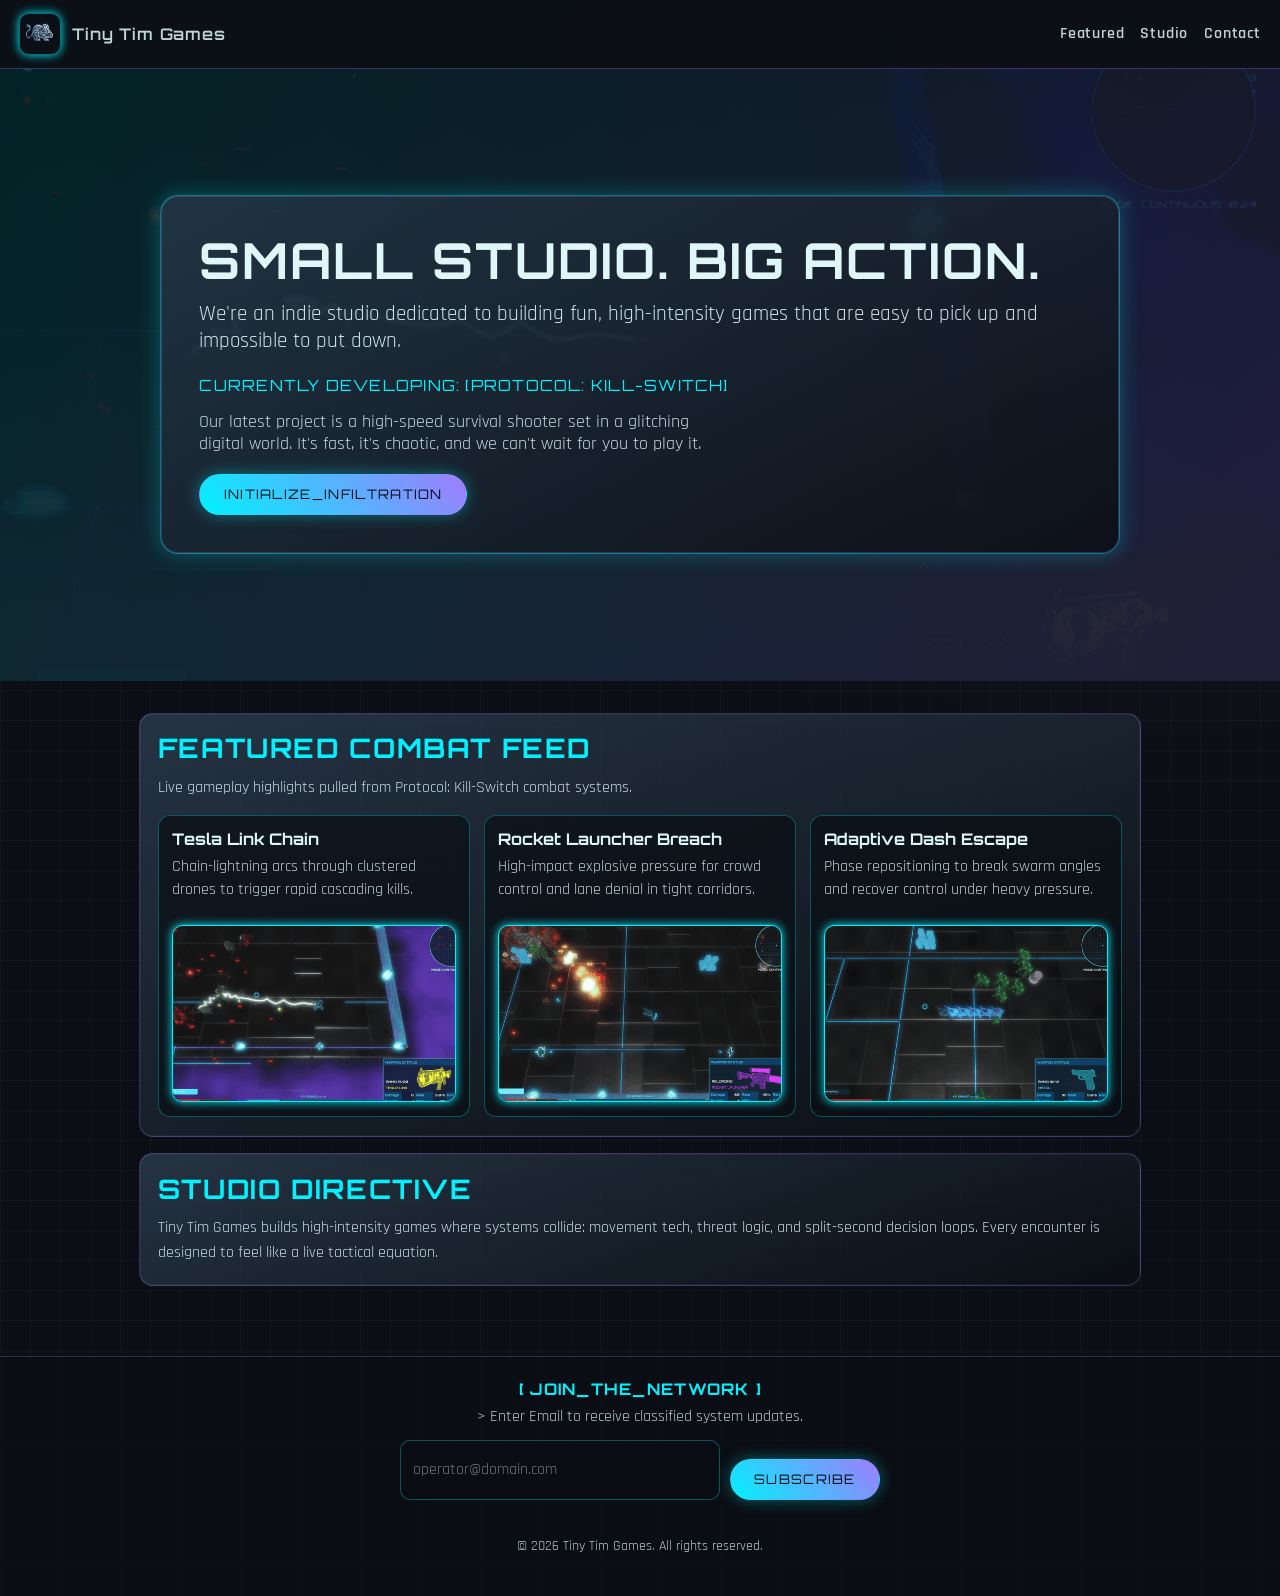
==== index.html @ a60fa03f "Populate homepage Featured Combat Feed with live Protocol gameplay cards" ====
<!doctype html>
<html lang="en">
  <head>
    <meta charset="UTF-8" />
    <meta name="viewport" content="width=device-width, initial-scale=1.0" />
    <meta
      name="description"
      content="Tiny Tim Games builds deep-system rogue-lites and arcade-shredding action."
    />
    <title>Tiny Tim Games | System-Critical Action</title>
    <link rel="stylesheet" href="assets/style.css" />
    <script src="assets/site.js" defer></script>
  </head>
  <body class="page-shell">
    <div id="boot-sequence" class="boot-sequence" aria-live="polite">
      <div class="boot-console">
        <p>[ LOAD_OS... DONE ]</p>
        <p>[ SYNC_DATA_LOG... DONE ]</p>
        <p>[ ACCESS_GRANTED ]</p>
      </div>
    </div>

    <nav class="main-nav">
      <a class="nav-logo" href="index.html">
        <img
          src="assets/logo_rat_detailed_final.png"
          alt="Tiny Tim Games logo"
          width="42"
          height="42"
        />
        <span>Tiny Tim Games</span>
      </a>
      <ul>
        <li><a href="#featured">Featured</a></li>
        <li><a href="#studio">Studio</a></li>
        <li><a href="contact.html">Contact</a></li>
      </ul>
    </nav>

    <header class="hero" id="top">
      <img
        class="hero-video fit-media"
        src="assets/tesla-link.gif"
        alt=""
        aria-hidden="true"
      />
      <div class="hero-panel">
        <h1 class="hero-title">SMALL STUDIO. BIG ACTION.</h1>
        <p class="hero-subtitle">
          We're an indie studio dedicated to building fun, high-intensity games
          that are easy to pick up and impossible to put down.
        </p>
        <p class="featured-tag">
          CURRENTLY DEVELOPING: [PROTOCOL: KILL-SWITCH]
        </p>
        <p class="featured-copy">
          Our latest project is a high-speed survival shooter set in a glitching
          digital world. It's fast, it's chaotic, and we can't wait for you
          to play it.
        </p>
        <a class="btn btn-primary" href="protocol-kill-switch.html"
          >INITIALIZE_INFILTRATION</a
        >
      </div>
    </header>

    <main>
      <section id="featured" class="intel-section">
        <h2>Featured Combat Feed</h2>
        <p class="intel-copy">
          Live gameplay highlights pulled from Protocol: Kill-Switch combat systems.
        </p>
        <div class="asset-grid">
          <article class="asset-card">
            <h3>Tesla Link Chain</h3>
            <p>
              Chain-lightning arcs through clustered drones to trigger rapid
              cascading kills.
            </p>
            <div class="intel-image"><img src="assets/tesla-link.gif" /></div>
          </article>
          <article class="asset-card">
            <h3>Rocket Launcher Breach</h3>
            <p>
              High-impact explosive pressure for crowd control and lane denial in
              tight corridors.
            </p>
            <div class="intel-image"><img src="assets/rocketlauncher.gif" /></div>
          </article>
          <article class="asset-card">
            <h3>Adaptive Dash Escape</h3>
            <p>
              Phase repositioning to break swarm angles and recover control under
              heavy pressure.
            </p>
            <div class="intel-image"><img src="assets/dash.gif" /></div>
          </article>
        </div>
      </section>

      <section id="studio" class="intel-section">
        <h2>Studio Directive</h2>
        <p class="intel-copy">
          Tiny Tim Games builds high-intensity games where systems collide:
          movement tech, threat logic, and split-second decision loops. Every
          encounter is designed to feel like a live tactical equation.
        </p>
      </section>
    </main>

    <footer class="footer-hook">
      <h4>[ JOIN_THE_NETWORK ]</h4>
      <p>&gt; Enter Email to receive classified system updates.</p>
      <form
        class="network-form"
        action="https://docs.google.com/forms/d/e/1FAIpQLSdqBdM-y5J0DjMYdS4K1pWBtZqR1NRyxkRWFBqNaTmnsHs59w/formResponse"
        method="POST"
      >
        <input
          type="email"
          name="entry.1693480178"
          placeholder="operator@domain.com"
          aria-label="Email address"
          autocomplete="email"
          required
        />
        <button type="submit" class="btn btn-primary">Subscribe</button>
      </form>
      <p class="network-status" aria-live="polite"></p>
      <p class="muted">&copy; 2026 Tiny Tim Games. All rights reserved.</p>
    </footer>
  </body>
</html>
---- assets/style.css ----
@import url("https://fonts.googleapis.com/css2?family=Orbitron:wght@500;700;800&family=Rajdhani:wght@400;500;700&display=swap");

:root {
  --glow-primary: #00f2ff;
  --glow-secondary: #a07cfe;
  --text-active: #e0f7fa;
  --surface-gray: #2c3e50;
  --deep-base: #0b0e14;
  --surface-soft: rgba(44, 62, 80, 0.78);
  --surface-darker: rgba(11, 14, 20, 0.9);
  --border-neon: rgba(0, 242, 255, 0.42);
  --cursor-cyan: url("data:image/svg+xml,%3Csvg xmlns='http://www.w3.org/2000/svg' width='24' height='24' viewBox='0 0 24 24'%3E%3Cg stroke='%2300F2FF' stroke-width='1.6' fill='none' stroke-linecap='round'%3E%3Cline x1='12' y1='1.5' x2='12' y2='7'/%3E%3Cline x1='12' y1='17' x2='12' y2='22.5'/%3E%3Cline x1='1.5' y1='12' x2='7' y2='12'/%3E%3Cline x1='17' y1='12' x2='22.5' y2='12'/%3E%3Ccircle cx='12' cy='12' r='3.2'/%3E%3C/g%3E%3C/svg%3E");
  --cursor-magenta: url("data:image/svg+xml,%3Csvg xmlns='http://www.w3.org/2000/svg' width='24' height='24' viewBox='0 0 24 24'%3E%3Cg stroke='%23A07CFE' stroke-width='1.6' fill='none' stroke-linecap='round'%3E%3Cline x1='12' y1='1.5' x2='12' y2='7'/%3E%3Cline x1='12' y1='17' x2='12' y2='22.5'/%3E%3Cline x1='1.5' y1='12' x2='7' y2='12'/%3E%3Cline x1='17' y1='12' x2='22.5' y2='12'/%3E%3Ccircle cx='12' cy='12' r='3.2'/%3E%3C/g%3E%3C/svg%3E");
}

* {
  box-sizing: border-box;
}

img {
  max-width: 100%;
  height: auto;
  display: block;
  border-radius: 12px;
}

.fit-media,
.intel-image img {
  width: 100%;
  height: 100%;
  object-fit: cover;
  object-position: center;
  border-radius: inherit;
}

html {
  scroll-behavior: smooth;
}

body {
  margin: 0;
  min-height: 100vh;
  color: var(--text-active);
  font-family: "Rajdhani", "Segoe UI", sans-serif;
  background: var(--deep-base);
  background-image:
    radial-gradient(circle at 10% 5%, rgba(0, 242, 255, 0.09), transparent 34%),
    radial-gradient(circle at 90% 8%, rgba(160, 124, 254, 0.1), transparent 38%),
    linear-gradient(rgba(224, 247, 250, 0.03) 1px, transparent 1px),
    linear-gradient(90deg, rgba(224, 247, 250, 0.03) 1px, transparent 1px);
  background-size: auto, auto, 30px 30px, 30px 30px;
  cursor: var(--cursor-cyan) 12 12, crosshair;
}

a,
button,
input,
textarea,
label {
  cursor: var(--cursor-cyan) 12 12, pointer;
}

a:hover,
button:hover,
label:hover {
  cursor: var(--cursor-magenta) 12 12, pointer;
}

.page-shell {
  position: relative;
  overflow-x: hidden;
}

.boot-sequence {
  position: fixed;
  inset: 0;
  z-index: 1000;
  display: grid;
  place-items: center;
  background: rgba(11, 14, 20, 0.95);
  border-bottom: 1px solid var(--border-neon);
  transition: opacity 280ms ease;
}

.boot-sequence.hidden {
  opacity: 0;
  pointer-events: none;
}

.boot-console {
  width: min(92vw, 760px);
  border: 1px solid var(--border-neon);
  border-radius: 14px;
  background: rgba(10, 18, 26, 0.92);
  box-shadow: 0 0 22px rgba(0, 242, 255, 0.3);
  padding: 1rem 1.2rem;
  font-family: "Orbitron", sans-serif;
  font-size: clamp(0.74rem, 1.6vw, 0.94rem);
  letter-spacing: 0.05em;
  text-transform: uppercase;
}

.boot-console p {
  margin: 0.35rem 0;
  color: var(--glow-primary);
  opacity: 0;
  transform: translateY(6px);
  animation: bootLine 320ms ease forwards;
}

.boot-console p:nth-child(2) {
  animation-delay: 180ms;
}

.boot-console p:nth-child(3) {
  animation-delay: 360ms;
  color: var(--glow-secondary);
}

@keyframes bootLine {
  to {
    opacity: 1;
    transform: translateY(0);
  }
}

.main-nav {
  position: sticky;
  top: 0;
  z-index: 20;
  display: flex;
  align-items: center;
  justify-content: space-between;
  gap: 0.75rem;
  padding: 0.8rem 1.2rem;
  background: rgba(11, 14, 20, 0.86);
  border-bottom: 1px solid rgba(160, 124, 254, 0.32);
  backdrop-filter: blur(10px);
}

.nav-logo {
  display: inline-flex;
  align-items: center;
  gap: 0.7rem;
  color: var(--text-active);
  text-decoration: none;
  font-family: "Orbitron", sans-serif;
  font-weight: 700;
  letter-spacing: 0.08em;
}

.nav-logo img {
  width: 42px;
  height: 42px;
  border-radius: 10px;
  border: 1px solid var(--border-neon);
  box-shadow: 0 0 10px #00f0ff;
}

.main-nav ul {
  margin: 0;
  padding: 0;
  list-style: none;
  display: flex;
  gap: 1rem;
}

.main-nav a {
  color: rgba(224, 247, 250, 0.85);
  text-decoration: none;
  font-weight: 600;
  letter-spacing: 0.05em;
  transition: color 160ms ease, text-shadow 160ms ease;
}

.main-nav a:hover,
.main-nav a:focus-visible {
  color: var(--glow-primary);
  text-shadow: 0 0 12px rgba(0, 242, 255, 0.72);
}

.hero {
  position: relative;
  min-height: 68vh;
  display: grid;
  place-items: center;
  padding: 3rem 1.2rem;
}

.hero-video {
  position: absolute;
  inset: 0;
  width: 100%;
  height: 100%;
  object-fit: cover;
  filter: brightness(0.28) contrast(1.35) saturate(1.4);
}

.hero::after {
  content: "";
  position: absolute;
  inset: 0;
  background:
    linear-gradient(120deg, rgba(0, 242, 255, 0.13), rgba(160, 124, 254, 0.16)),
    linear-gradient(to bottom, rgba(11, 14, 20, 0.2), rgba(11, 14, 20, 0.9));
  pointer-events: none;
}

.hero-panel {
  position: relative;
  z-index: 1;
  width: min(100%, 960px);
  border: 1px solid var(--border-neon);
  border-radius: 18px;
  background: linear-gradient(155deg, rgba(44, 62, 80, 0.66), rgba(11, 14, 20, 0.85));
  box-shadow: 0 0 22px rgba(0, 242, 255, 0.28), inset 0 0 0 1px rgba(160, 124, 254, 0.24);
  padding: clamp(1.2rem, 3.4vw, 2.4rem);
}

.hero-title {
  margin: 0;
  font-family: "Orbitron", sans-serif;
  font-size: clamp(1.8rem, 4.6vw, 3.1rem);
  letter-spacing: 0.04em;
  line-height: 1.06;
  text-transform: uppercase;
}

.hero-subtitle {
  margin: 0.85rem 0 0;
  font-size: clamp(1rem, 2.4vw, 1.34rem);
  color: rgba(224, 247, 250, 0.9);
}

.featured-tag {
  margin-top: 1.3rem;
  font-family: "Orbitron", sans-serif;
  font-size: 0.96rem;
  color: var(--glow-primary);
  letter-spacing: 0.08em;
  text-transform: uppercase;
}

.featured-copy {
  margin: 0.5rem 0 0;
  font-size: 1.1rem;
  max-width: 58ch;
  color: rgba(224, 247, 250, 0.86);
}

.btn {
  margin-top: 1.2rem;
  display: inline-flex;
  align-items: center;
  justify-content: center;
  border: 1px solid transparent;
  border-radius: 999px;
  padding: 0.72rem 1.45rem;
  font-family: "Orbitron", sans-serif;
  font-size: 0.82rem;
  letter-spacing: 0.1em;
  text-transform: uppercase;
  text-decoration: none;
  transition: transform 180ms ease, box-shadow 180ms ease;
}

.btn-primary {
  color: #050a10;
  background: linear-gradient(45deg, var(--glow-primary), var(--glow-secondary));
  box-shadow: 0 0 16px rgba(0, 242, 255, 0.38);
}

.btn-primary:hover,
.btn-primary:focus-visible {
  transform: translateY(-2px);
  box-shadow: 0 0 22px rgba(160, 124, 254, 0.46);
}

main {
  width: min(100%, 1040px);
  margin: 0 auto;
  padding: 1rem 1.2rem 2.4rem;
}

.intel-section {
  margin-top: 1rem;
  padding: 1.1rem 1.1rem 1.2rem;
  border-radius: 14px;
  border: 1px solid rgba(160, 124, 254, 0.28);
  background: linear-gradient(160deg, var(--surface-soft), var(--surface-darker));
  box-shadow: inset 0 0 0 1px rgba(224, 247, 250, 0.04);
}

h2 {
  margin: 0;
  font-family: "Orbitron", sans-serif;
  font-size: clamp(1.15rem, 2.6vw, 1.68rem);
  color: var(--glow-primary);
  letter-spacing: 0.06em;
  text-transform: uppercase;
}

.intel-copy {
  margin: 0.65rem 0 0;
  color: rgba(224, 247, 250, 0.86);
  font-size: 1.03rem;
  line-height: 1.5;
}

.asset-grid,
.threat-grid,
.mode-grid {
  margin-top: 0.9rem;
  display: grid;
  gap: 0.85rem;
  grid-template-columns: repeat(3, minmax(180px, 1fr));
}

.asset-card,
.threat-card,
.mode-card,
.devlog-card {
  border-radius: 12px;
  padding: 0.85rem;
  border: 1px solid rgba(0, 242, 255, 0.3);
  background: rgba(11, 14, 20, 0.72);
}

.asset-card {
  display: flex;
  flex-direction: column;
}

.asset-card h3,
.threat-card h3,
.mode-card h3,
.devlog-card h3 {
  margin: 0;
  font-family: "Orbitron", sans-serif;
  font-size: 1rem;
  color: var(--text-active);
}

.asset-card p,
.threat-card p,
.mode-card p,
.devlog-card p {
  margin: 0.45rem 0 0;
  color: rgba(224, 247, 250, 0.82);
  line-height: 1.4;
}

.asset-card p {
  min-height: 4.3em;
}

.designation {
  margin-top: 0.45rem;
  display: inline-block;
  font-family: "Orbitron", sans-serif;
  font-size: 0.76rem;
  letter-spacing: 0.06em;
  color: var(--glow-secondary);
}

.intel-image {
  margin-top: 0.75rem;
  width: 100%;
  aspect-ratio: 16 / 10;
  border-radius: 10px;
  overflow: hidden;
  border: 1px solid var(--glow-primary);
  box-shadow: 0 0 10px #00f0ff;
  background:
    linear-gradient(140deg, rgba(0, 242, 255, 0.15), rgba(160, 124, 254, 0.14)),
    repeating-linear-gradient(0deg, rgba(224, 247, 250, 0.07), rgba(224, 247, 250, 0.07) 1px, transparent 1px, transparent 4px),
    linear-gradient(180deg, rgba(44, 62, 80, 0.9), rgba(11, 14, 20, 0.9));
  display: grid;
  place-items: center;
  text-align: center;
  font-family: "Orbitron", sans-serif;
  color: rgba(224, 247, 250, 0.76);
  font-size: 0.76rem;
  letter-spacing: 0.08em;
  text-transform: uppercase;
  animation: pulseBorder 2.5s ease-in-out infinite;
}

.asset-card .intel-image {
  margin-top: auto;
}

@keyframes pulseBorder {
  0%, 100% {
    box-shadow: 0 0 10px #00f0ff;
  }
  50% {
    box-shadow: 0 0 17px #00f0ff;
  }
}

.footer-hook {
  margin-top: 2rem;
  border-top: 1px solid rgba(160, 124, 254, 0.28);
  background: rgba(11, 14, 20, 0.78);
  padding: 1.4rem 1.2rem 1.8rem;
  text-align: center;
}

.footer-hook h4 {
  margin: 0;
  font-family: "Orbitron", sans-serif;
  letter-spacing: 0.08em;
  color: var(--glow-primary);
  text-transform: uppercase;
}

.footer-hook p {
  margin: 0.4rem 0 0.8rem;
  color: rgba(224, 247, 250, 0.8);
}

.network-form {
  max-width: 480px;
  margin: 0 auto;
  display: flex;
  gap: 0.6rem;
}

.contact-grid {
  margin-top: 0.9rem;
  display: grid;
  gap: 0.85rem;
  grid-template-columns: repeat(3, minmax(180px, 1fr));
}

.contact-card {
  border-radius: 12px;
  padding: 0.85rem;
  border: 1px solid rgba(0, 242, 255, 0.3);
  background: rgba(11, 14, 20, 0.72);
}

.contact-card h3 {
  margin: 0;
  font-family: "Orbitron", sans-serif;
  font-size: 0.96rem;
  color: var(--text-active);
}

.contact-card p {
  margin: 0.45rem 0 0;
  color: rgba(224, 247, 250, 0.82);
  line-height: 1.4;
}

.business-form {
  margin-top: 0.9rem;
  display: grid;
  grid-template-columns: 1fr 1fr;
  gap: 0.75rem;
}

.field-full {
  grid-column: 1 / -1;
}

select {
  width: 100%;
  border: 1px solid rgba(0, 242, 255, 0.32);
  border-radius: 10px;
  background: rgba(11, 14, 20, 0.78);
  color: var(--text-active);
  padding: 0.72rem 0.75rem;
  font: inherit;
}

select:focus {
  outline: none;
  border-color: var(--glow-secondary);
  box-shadow: 0 0 12px rgba(160, 124, 254, 0.32);
}

.network-status {
  min-height: 1.1rem;
  margin: 0.65rem 0 0;
  font-family: "Orbitron", sans-serif;
  font-size: 0.76rem;
  letter-spacing: 0.07em;
  text-transform: uppercase;
  color: rgba(224, 247, 250, 0.72);
}

.network-status.success {
  color: var(--glow-primary);
}

.network-status.error {
  color: #ff8fa3;
}

.business-status {
  min-height: 1.1rem;
  margin: 0.65rem 0 0;
  font-family: "Orbitron", sans-serif;
  font-size: 0.76rem;
  letter-spacing: 0.07em;
  text-transform: uppercase;
  color: rgba(224, 247, 250, 0.72);
}

.business-status.success {
  color: var(--glow-primary);
}

.business-status.error {
  color: #ff8fa3;
}

input,
textarea {
  width: 100%;
  border: 1px solid rgba(0, 242, 255, 0.32);
  border-radius: 10px;
  background: rgba(11, 14, 20, 0.78);
  color: var(--text-active);
  padding: 0.72rem 0.75rem;
  font: inherit;
}

input:focus,
textarea:focus {
  outline: none;
  border-color: var(--glow-secondary);
  box-shadow: 0 0 12px rgba(160, 124, 254, 0.32);
}

.muted {
  margin-top: 0.8rem;
  color: rgba(224, 247, 250, 0.56);
  font-size: 0.86rem;
}

@media (max-width: 900px) {
  .asset-grid,
  .contact-grid,
  .threat-grid,
  .mode-grid {
    grid-template-columns: 1fr;
  }

  .main-nav {
    flex-wrap: wrap;
    align-items: flex-start;
  }
}

@media (max-width: 640px) {
  .network-form {
    flex-direction: column;
  }

  .business-form {
    grid-template-columns: 1fr;
  }

  .hero {
    min-height: 62vh;
  }
}
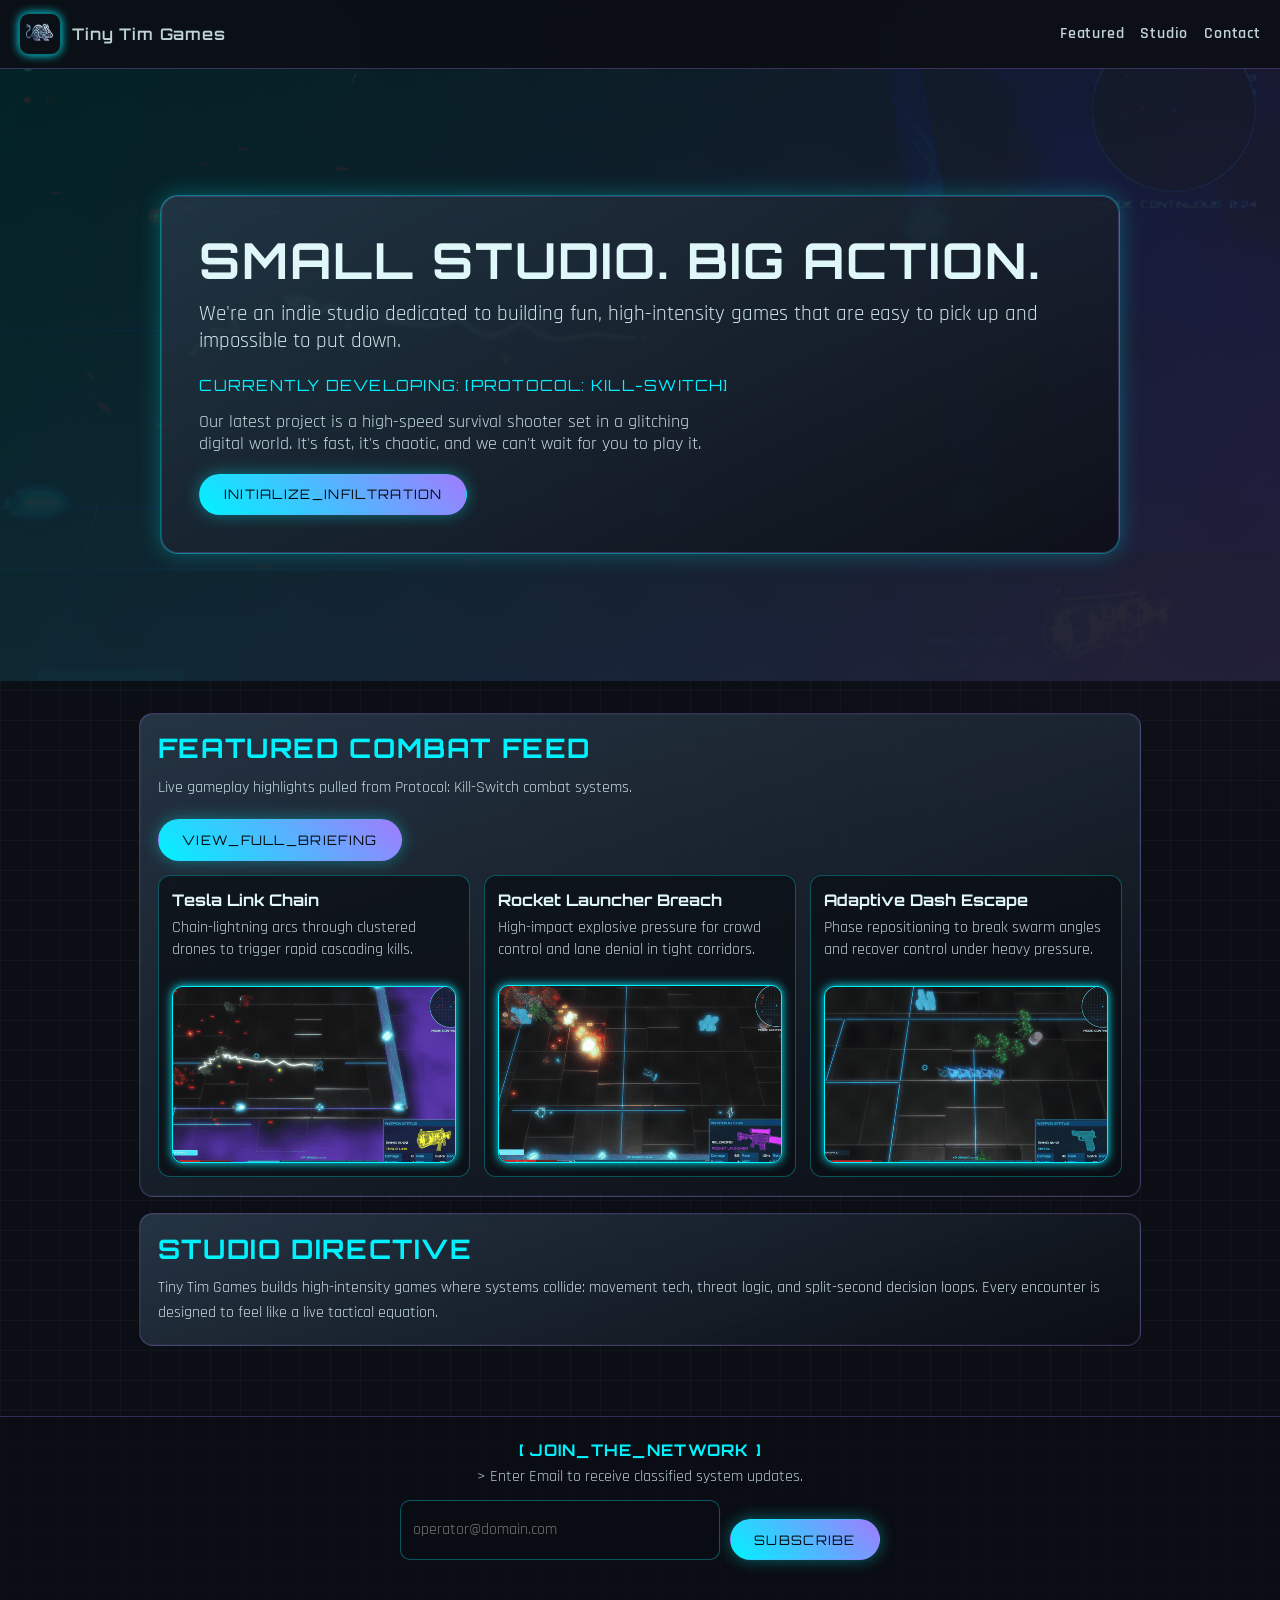
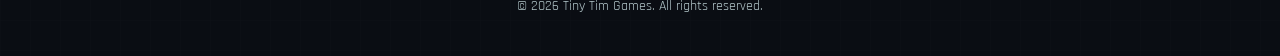
==== commit 036217d6: "Add Protocol briefing link in Featured Combat Feed" ====
--- a/index.html
+++ b/index.html
@@ -70,6 +70,7 @@
         <p class="intel-copy">
           Live gameplay highlights pulled from Protocol: Kill-Switch combat systems.
         </p>
+        <a class="btn btn-primary" href="protocol-kill-switch.html">VIEW_FULL_BRIEFING</a>
         <div class="asset-grid">
           <article class="asset-card">
             <h3>Tesla Link Chain</h3>
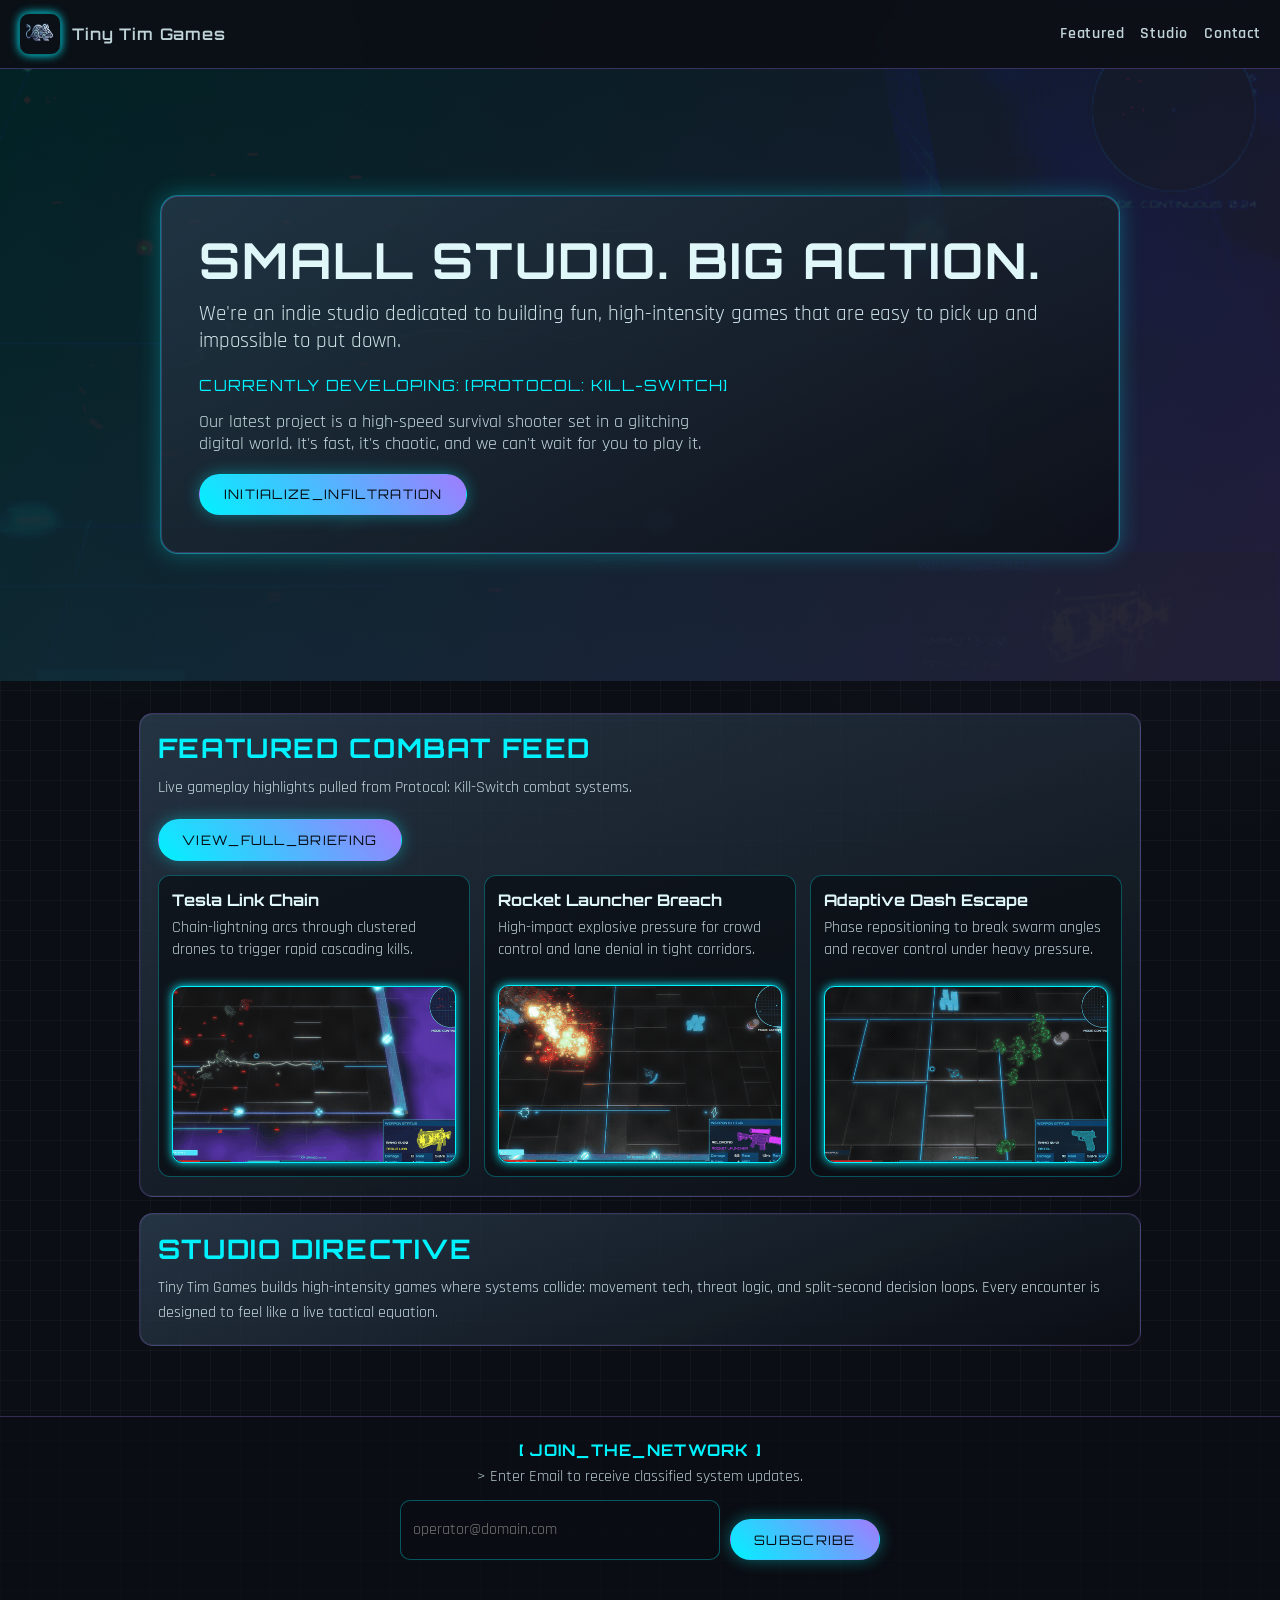
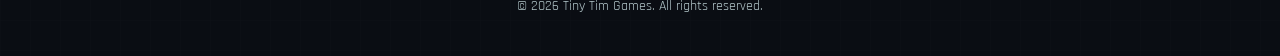
==== commit 7deddedc: "Add Open Graph, Twitter, and canonical metadata across site pages" ====
--- a/index.html
+++ b/index.html
@@ -7,6 +7,34 @@
       name="description"
       content="Tiny Tim Games builds deep-system rogue-lites and arcade-shredding action."
     />
+    <link rel="canonical" href="https://tinytimgames.io/" />
+    <meta property="og:type" content="website" />
+    <meta property="og:site_name" content="Tiny Tim Games" />
+    <meta property="og:title" content="Tiny Tim Games | System-Critical Action" />
+    <meta
+      property="og:description"
+      content="Small studio. Big action. Explore Protocol: Kill-Switch and the latest gameplay updates from Tiny Tim Games."
+    />
+    <meta property="og:url" content="https://tinytimgames.io/" />
+    <meta
+      property="og:image"
+      content="https://tinytimgames.io/assets/logo_rat_detailed_final.png"
+    />
+    <meta property="og:image:alt" content="Tiny Tim Games logo" />
+    <meta name="twitter:card" content="summary_large_image" />
+    <meta
+      name="twitter:title"
+      content="Tiny Tim Games | System-Critical Action"
+    />
+    <meta
+      name="twitter:description"
+      content="Small studio. Big action. Explore Protocol: Kill-Switch and the latest gameplay updates from Tiny Tim Games."
+    />
+    <meta
+      name="twitter:image"
+      content="https://tinytimgames.io/assets/logo_rat_detailed_final.png"
+    />
+    <meta name="theme-color" content="#0B0E14" />
     <title>Tiny Tim Games | System-Critical Action</title>
     <link rel="stylesheet" href="assets/style.css" />
     <script src="assets/site.js" defer></script>
--- a/assets/style.css
+++ b/assets/style.css
@@ -185,6 +185,11 @@
   display: grid;
   place-items: center;
   padding: 3rem 1.2rem;
+}
+
+.hero-compact {
+  min-height: 34vh;
+  padding: 1.25rem 1.2rem;
 }
 
 .hero-video {
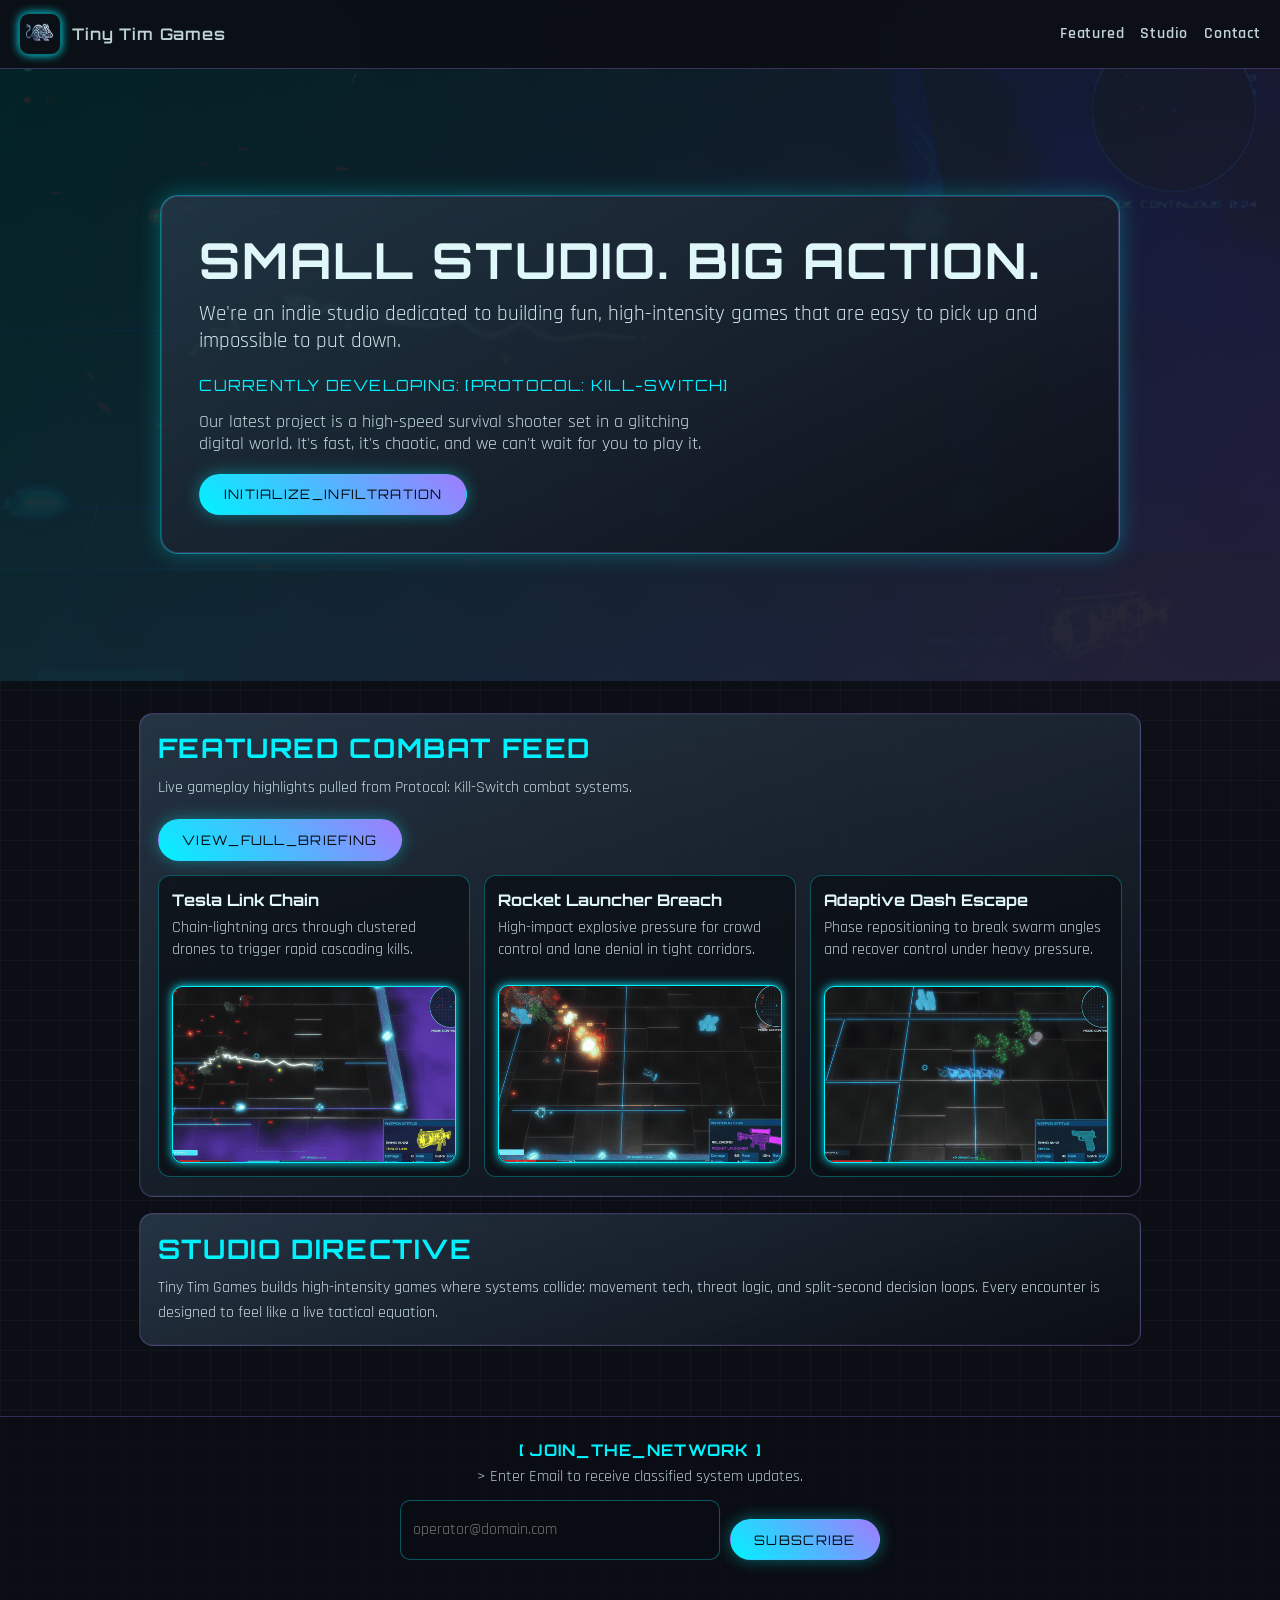
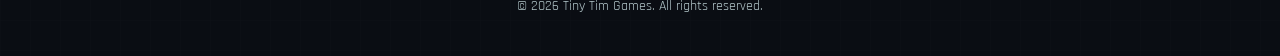
==== commit 247580ac: "Improve social metadata and add optimized 1200x630 share image" ====
--- a/index.html
+++ b/index.html
@@ -5,37 +5,45 @@
     <meta name="viewport" content="width=device-width, initial-scale=1.0" />
     <meta
       name="description"
-      content="Tiny Tim Games builds deep-system rogue-lites and arcade-shredding action."
+      content="Tiny Tim Games is a small indie studio building fast, high-intensity action games. Explore Protocol: Kill-Switch, gameplay highlights, and join future playtests."
     />
     <link rel="canonical" href="https://tinytimgames.io/" />
     <meta property="og:type" content="website" />
     <meta property="og:site_name" content="Tiny Tim Games" />
-    <meta property="og:title" content="Tiny Tim Games | System-Critical Action" />
+    <meta
+      property="og:title"
+      content="Tiny Tim Games | Indie Studio Behind Protocol: Kill-Switch"
+    />
     <meta
       property="og:description"
-      content="Small studio. Big action. Explore Protocol: Kill-Switch and the latest gameplay updates from Tiny Tim Games."
+      content="Tiny Tim Games is a small indie studio building fast, high-intensity action games. Explore Protocol: Kill-Switch, gameplay highlights, and join future playtests."
     />
     <meta property="og:url" content="https://tinytimgames.io/" />
     <meta
       property="og:image"
-      content="https://tinytimgames.io/assets/logo_rat_detailed_final.png"
+      content="https://tinytimgames.io/assets/social-share.jpg"
     />
-    <meta property="og:image:alt" content="Tiny Tim Games logo" />
+    <meta property="og:image:width" content="1200" />
+    <meta property="og:image:height" content="630" />
+    <meta
+      property="og:image:alt"
+      content="Protocol Kill-Switch social preview with call to action"
+    />
     <meta name="twitter:card" content="summary_large_image" />
     <meta
       name="twitter:title"
-      content="Tiny Tim Games | System-Critical Action"
+      content="Tiny Tim Games | Indie Studio Behind Protocol: Kill-Switch"
     />
     <meta
       name="twitter:description"
-      content="Small studio. Big action. Explore Protocol: Kill-Switch and the latest gameplay updates from Tiny Tim Games."
+      content="Tiny Tim Games is a small indie studio building fast, high-intensity action games. Explore Protocol: Kill-Switch, gameplay highlights, and join future playtests."
     />
     <meta
       name="twitter:image"
-      content="https://tinytimgames.io/assets/logo_rat_detailed_final.png"
+      content="https://tinytimgames.io/assets/social-share.jpg"
     />
     <meta name="theme-color" content="#0B0E14" />
-    <title>Tiny Tim Games | System-Critical Action</title>
+    <title>Tiny Tim Games | Indie Studio Behind Protocol: Kill-Switch</title>
     <link rel="stylesheet" href="assets/style.css" />
     <script src="assets/site.js" defer></script>
   </head>
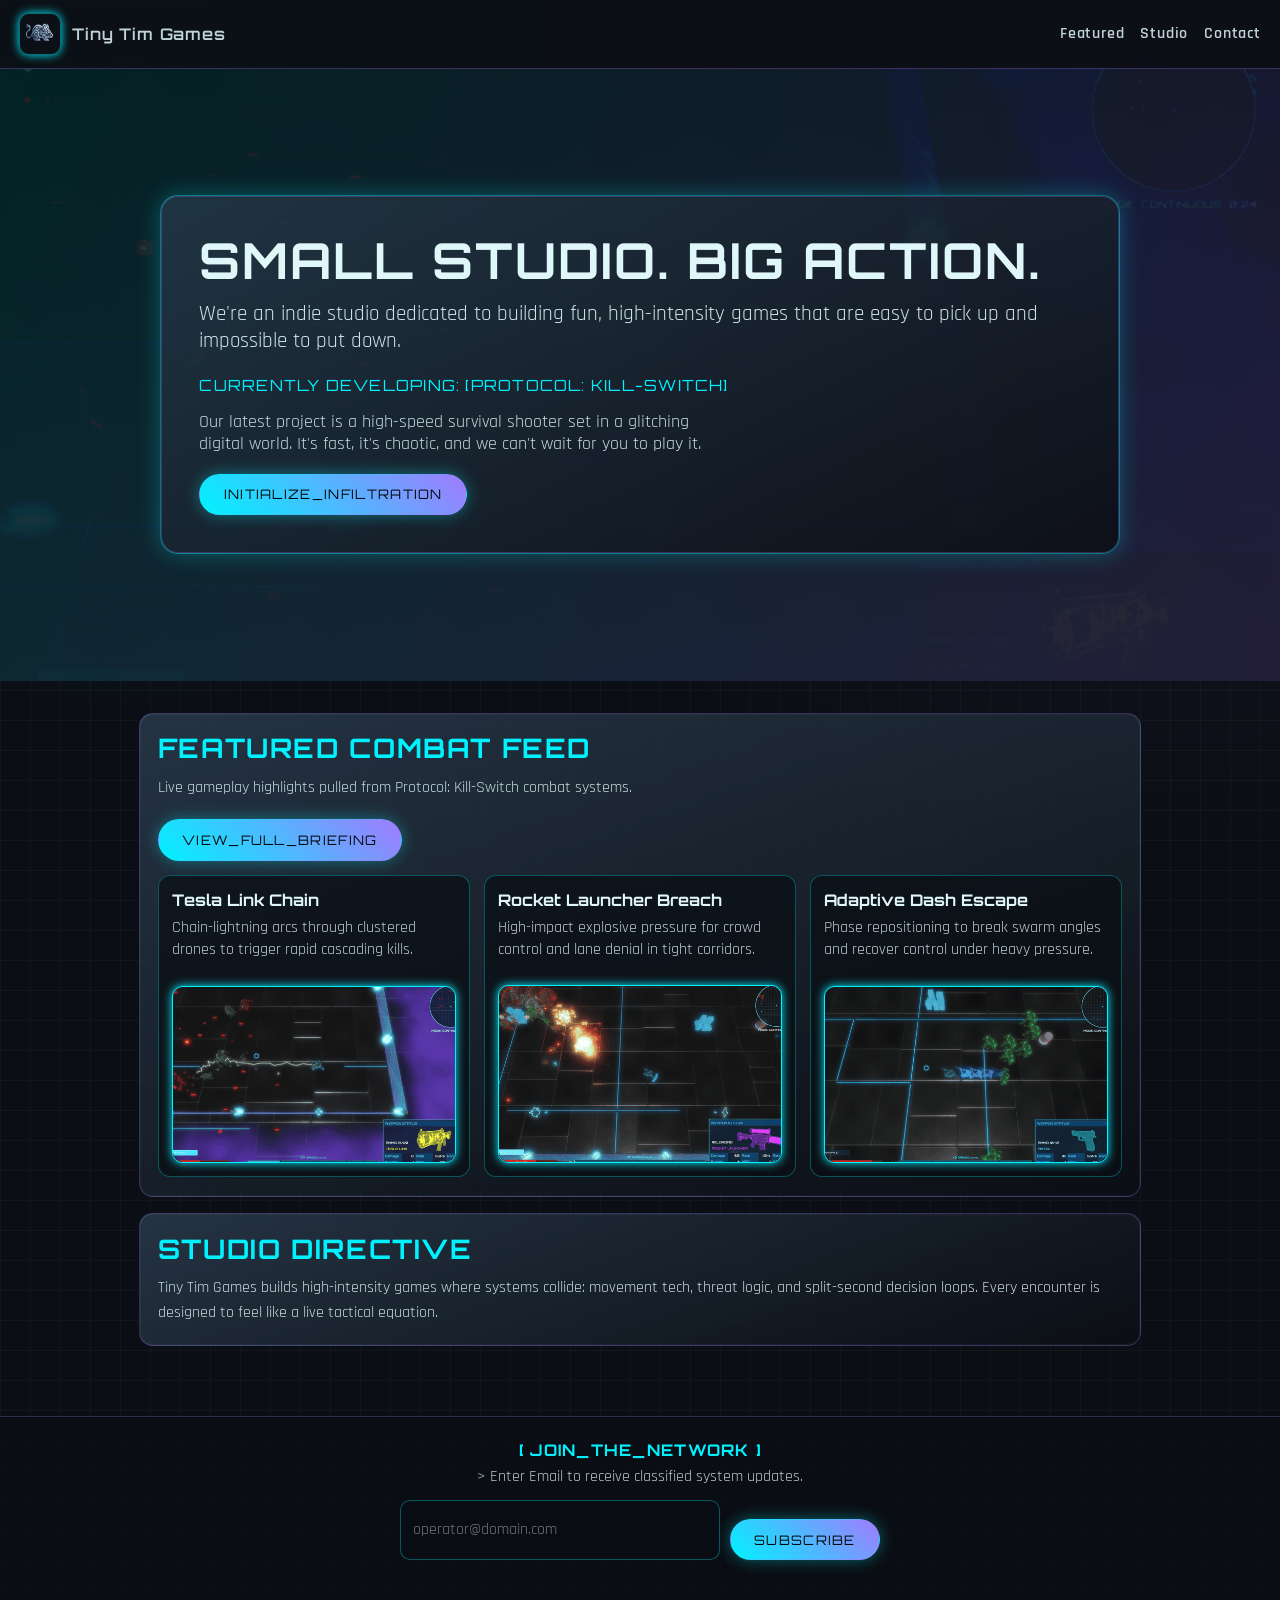
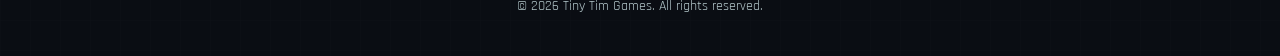
==== commit 2aab1c11: "Align page metadata branding with SMALL STUDIO. BIG ACTION." ====
--- a/index.html
+++ b/index.html
@@ -5,18 +5,18 @@
     <meta name="viewport" content="width=device-width, initial-scale=1.0" />
     <meta
       name="description"
-      content="Tiny Tim Games is a small indie studio building fast, high-intensity action games. Explore Protocol: Kill-Switch, gameplay highlights, and join future playtests."
+      content="SMALL STUDIO. BIG ACTION. Tiny Tim Games builds fast, high-intensity indie shooters. Explore Protocol: Kill-Switch, gameplay highlights, and future playtests."
     />
     <link rel="canonical" href="https://tinytimgames.io/" />
     <meta property="og:type" content="website" />
     <meta property="og:site_name" content="Tiny Tim Games" />
     <meta
       property="og:title"
-      content="Tiny Tim Games | Indie Studio Behind Protocol: Kill-Switch"
+      content="Tiny Tim Games | SMALL STUDIO. BIG ACTION."
     />
     <meta
       property="og:description"
-      content="Tiny Tim Games is a small indie studio building fast, high-intensity action games. Explore Protocol: Kill-Switch, gameplay highlights, and join future playtests."
+      content="SMALL STUDIO. BIG ACTION. Tiny Tim Games builds fast, high-intensity indie shooters. Explore Protocol: Kill-Switch, gameplay highlights, and future playtests."
     />
     <meta property="og:url" content="https://tinytimgames.io/" />
     <meta
@@ -32,18 +32,18 @@
     <meta name="twitter:card" content="summary_large_image" />
     <meta
       name="twitter:title"
-      content="Tiny Tim Games | Indie Studio Behind Protocol: Kill-Switch"
+      content="Tiny Tim Games | SMALL STUDIO. BIG ACTION."
     />
     <meta
       name="twitter:description"
-      content="Tiny Tim Games is a small indie studio building fast, high-intensity action games. Explore Protocol: Kill-Switch, gameplay highlights, and join future playtests."
+      content="SMALL STUDIO. BIG ACTION. Tiny Tim Games builds fast, high-intensity indie shooters. Explore Protocol: Kill-Switch, gameplay highlights, and future playtests."
     />
     <meta
       name="twitter:image"
       content="https://tinytimgames.io/assets/social-share.jpg"
     />
     <meta name="theme-color" content="#0B0E14" />
-    <title>Tiny Tim Games | Indie Studio Behind Protocol: Kill-Switch</title>
+    <title>Tiny Tim Games | SMALL STUDIO. BIG ACTION.</title>
     <link rel="stylesheet" href="assets/style.css" />
     <script src="assets/site.js" defer></script>
   </head>
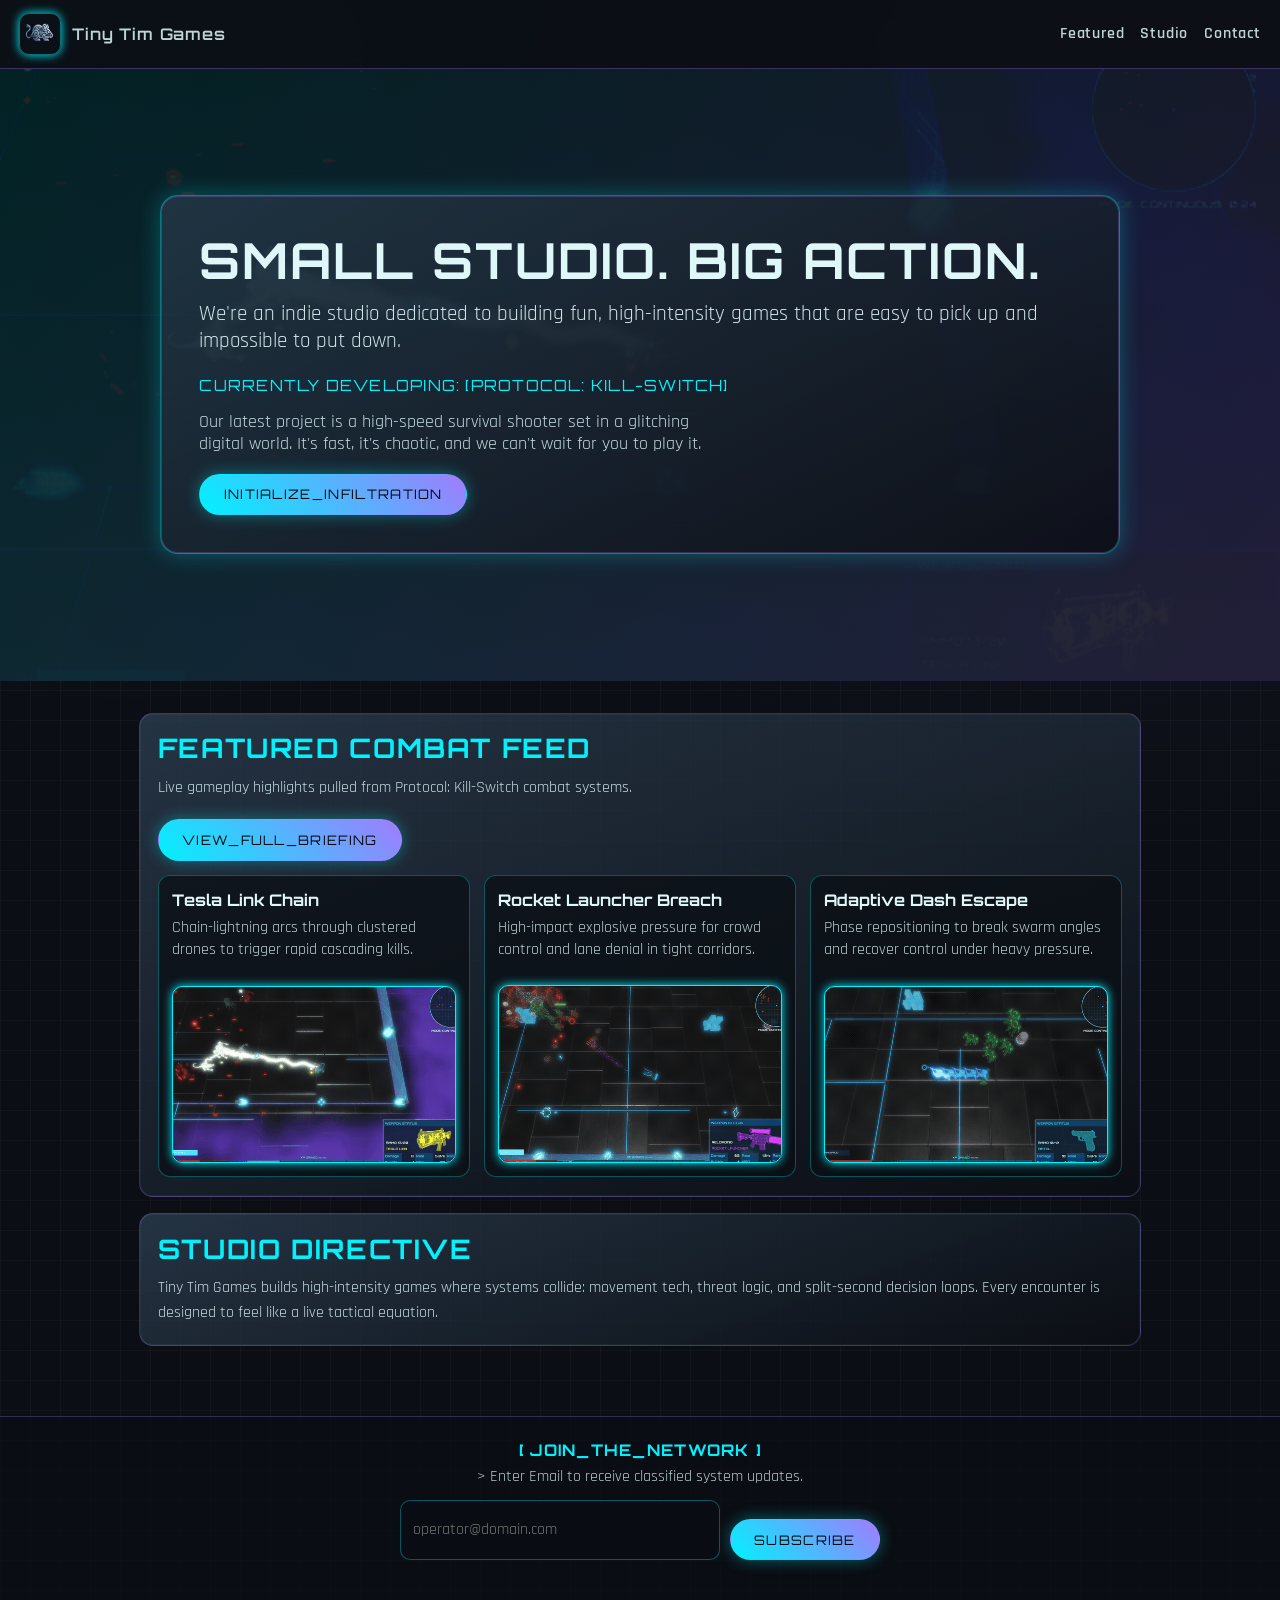
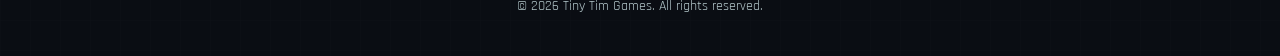
==== commit 341ce64c: "Use logo.png for homepage Open Graph image" ====
--- a/index.html
+++ b/index.html
@@ -21,7 +21,7 @@
     <meta property="og:url" content="https://tinytimgames.io/" />
     <meta
       property="og:image"
-      content="https://tinytimgames.io/assets/social-share.jpg"
+      content="https://tinytimgames.io/assets/logo.png"
     />
     <meta property="og:image:width" content="1200" />
     <meta property="og:image:height" content="630" />
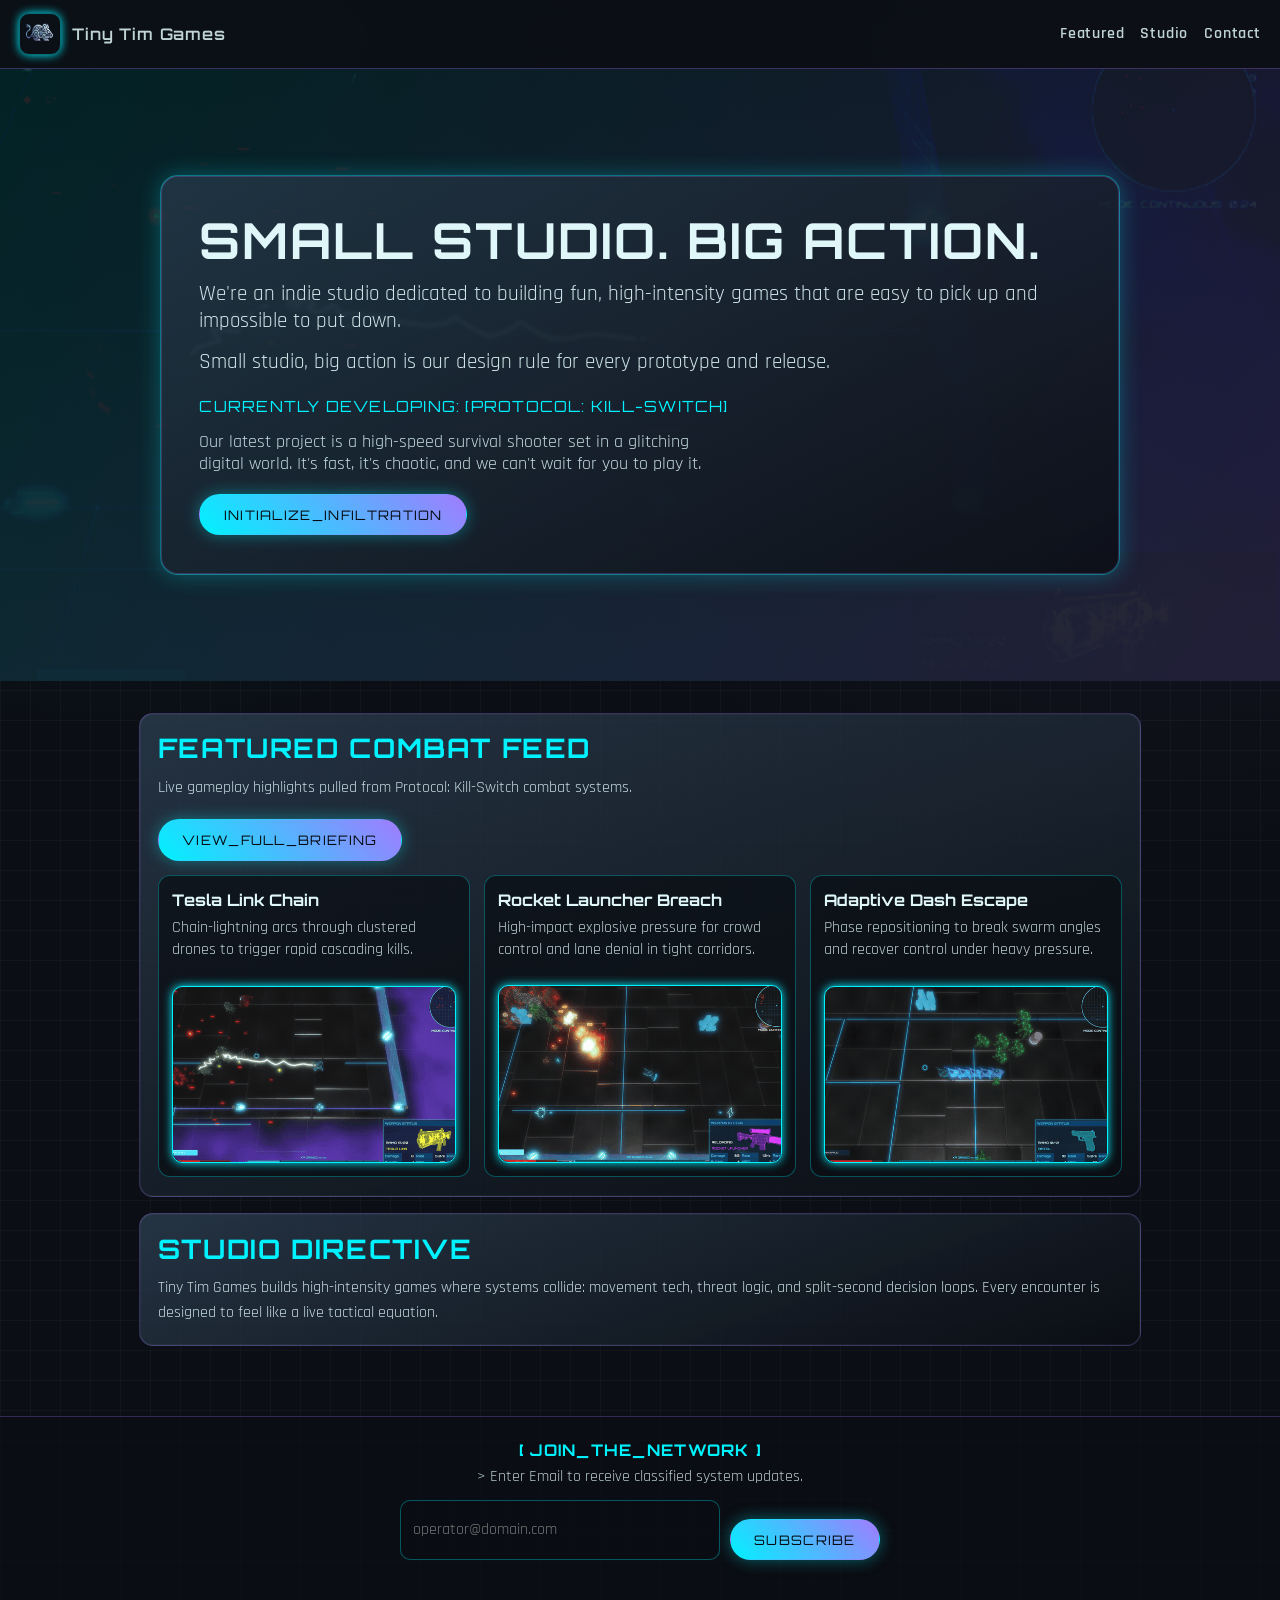
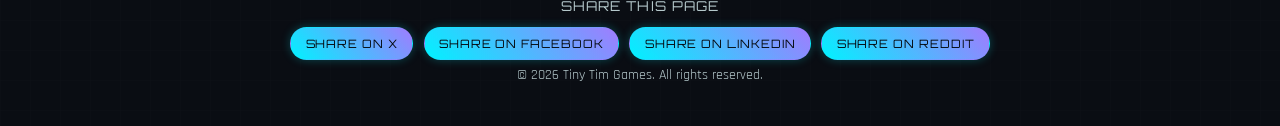
==== commit c80f976b: "Fix seo" ====
--- a/index.html
+++ b/index.html
@@ -43,6 +43,7 @@
       content="https://tinytimgames.io/assets/social-share.jpg"
     />
     <meta name="theme-color" content="#0B0E14" />
+    <link rel="apple-touch-icon" href="assets/apple-touch-icon.png" />
     <title>Tiny Tim Games | SMALL STUDIO. BIG ACTION.</title>
     <link rel="stylesheet" href="assets/style.css" />
     <script src="assets/site.js" defer></script>
@@ -86,6 +87,10 @@
           We're an indie studio dedicated to building fun, high-intensity games
           that are easy to pick up and impossible to put down.
         </p>
+        <p class="hero-subtitle">
+          Small studio, big action is our design rule for every prototype and
+          release.
+        </p>
         <p class="featured-tag">
           CURRENTLY DEVELOPING: [PROTOCOL: KILL-SWITCH]
         </p>
@@ -114,7 +119,12 @@
               Chain-lightning arcs through clustered drones to trigger rapid
               cascading kills.
             </p>
-            <div class="intel-image"><img src="assets/tesla-link.gif" /></div>
+            <div class="intel-image">
+              <img
+                src="assets/tesla-link.gif"
+                alt="Tesla Link weapon chain-lightning gameplay clip"
+              />
+            </div>
           </article>
           <article class="asset-card">
             <h3>Rocket Launcher Breach</h3>
@@ -122,7 +132,12 @@
               High-impact explosive pressure for crowd control and lane denial in
               tight corridors.
             </p>
-            <div class="intel-image"><img src="assets/rocketlauncher.gif" /></div>
+            <div class="intel-image">
+              <img
+                src="assets/rocketlauncher.gif"
+                alt="Rocket Launcher crowd-control gameplay clip"
+              />
+            </div>
           </article>
           <article class="asset-card">
             <h3>Adaptive Dash Escape</h3>
@@ -130,7 +145,12 @@
               Phase repositioning to break swarm angles and recover control under
               heavy pressure.
             </p>
-            <div class="intel-image"><img src="assets/dash.gif" /></div>
+            <div class="intel-image">
+              <img
+                src="assets/dash.gif"
+                alt="Adaptive Dash movement ability gameplay clip"
+              />
+            </div>
           </article>
         </div>
       </section>
@@ -164,6 +184,33 @@
         <button type="submit" class="btn btn-primary">Subscribe</button>
       </form>
       <p class="network-status" aria-live="polite"></p>
+      <p class="share-label">Share this page</p>
+      <div class="social-links">
+        <a
+          href="https://x.com/intent/tweet?text=SMALL%20STUDIO.%20BIG%20ACTION.%20Tiny%20Tim%20Games&url=https%3A%2F%2Ftinytimgames.io%2F"
+          target="_blank"
+          rel="noopener noreferrer"
+          >Share on X</a
+        >
+        <a
+          href="https://www.facebook.com/sharer/sharer.php?u=https%3A%2F%2Ftinytimgames.io%2F"
+          target="_blank"
+          rel="noopener noreferrer"
+          >Share on Facebook</a
+        >
+        <a
+          href="https://www.linkedin.com/sharing/share-offsite/?url=https%3A%2F%2Ftinytimgames.io%2F"
+          target="_blank"
+          rel="noopener noreferrer"
+          >Share on LinkedIn</a
+        >
+        <a
+          href="https://www.reddit.com/submit?url=https%3A%2F%2Ftinytimgames.io%2F&title=Tiny%20Tim%20Games"
+          target="_blank"
+          rel="noopener noreferrer"
+          >Share on Reddit</a
+        >
+      </div>
       <p class="muted">&copy; 2026 Tiny Tim Games. All rights reserved.</p>
     </footer>
   </body>
--- a/assets/style.css
+++ b/assets/style.css
@@ -425,6 +425,44 @@
   color: rgba(224, 247, 250, 0.8);
 }
 
+.share-label {
+  margin-top: 1rem;
+  margin-bottom: 0.4rem;
+  font-family: "Orbitron", sans-serif;
+  font-size: 0.85rem;
+  letter-spacing: 0.08em;
+  text-transform: uppercase;
+  color: rgba(224, 247, 250, 0.9);
+}
+
+.social-links {
+  display: flex;
+  flex-wrap: wrap;
+  justify-content: center;
+  gap: 0.65rem;
+}
+
+.social-links a {
+  text-decoration: none;
+  color: #050a10;
+  background: linear-gradient(45deg, var(--glow-primary), var(--glow-secondary));
+  border: 1px solid transparent;
+  border-radius: 999px;
+  padding: 0.5rem 0.9rem;
+  font-family: "Orbitron", sans-serif;
+  font-size: 0.72rem;
+  letter-spacing: 0.08em;
+  text-transform: uppercase;
+  box-shadow: 0 0 10px rgba(0, 242, 255, 0.26);
+  transition: transform 160ms ease, box-shadow 160ms ease;
+}
+
+.social-links a:hover,
+.social-links a:focus-visible {
+  transform: translateY(-2px);
+  box-shadow: 0 0 18px rgba(160, 124, 254, 0.4);
+}
+
 .network-form {
   max-width: 480px;
   margin: 0 auto;
